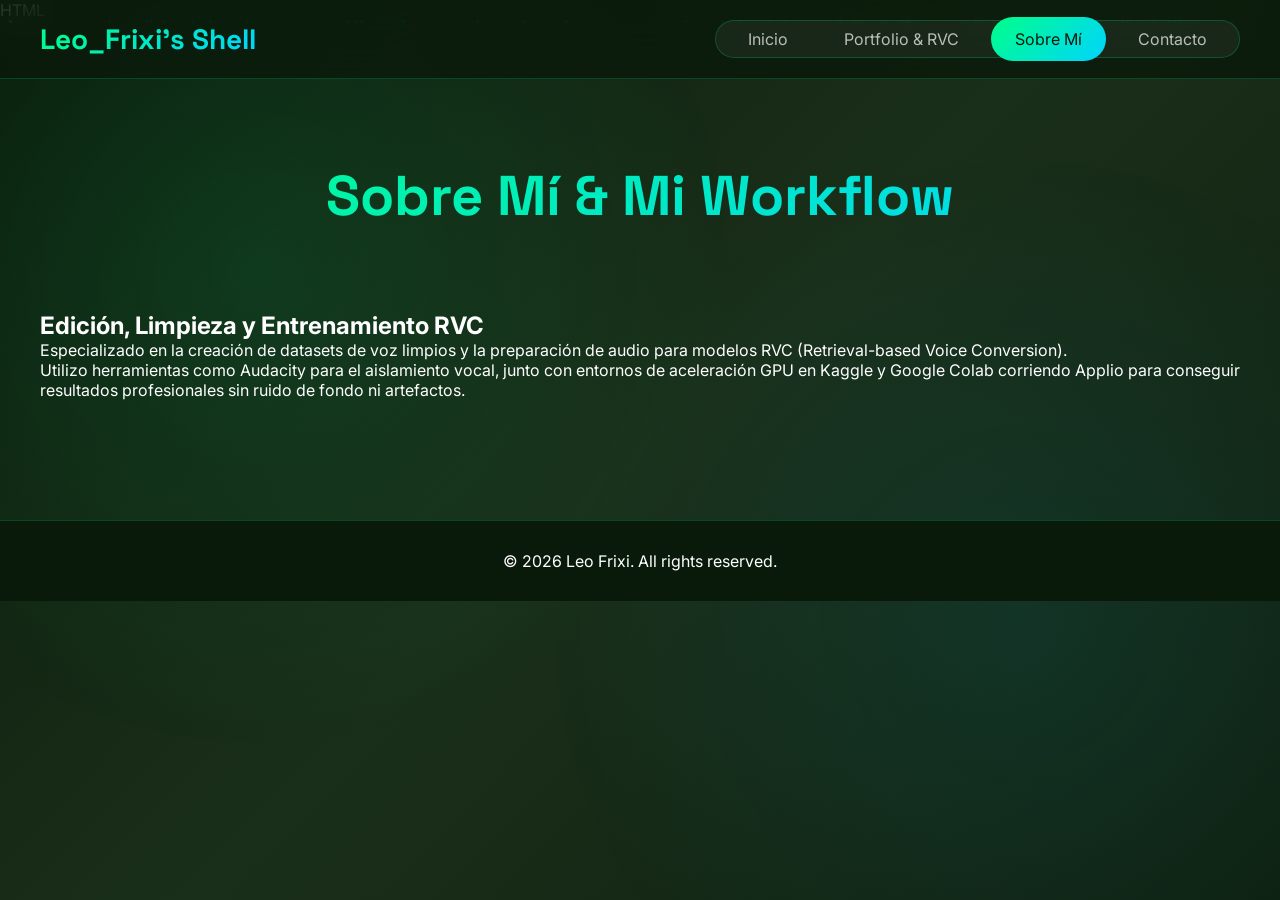
==== pages/about.html @ ede2a1e5 "Fix a la seccion de Portfolio" ====
HTML
<!DOCTYPE html>
<html lang="es">
<head>
    <meta charset="UTF-8">
    <meta name="viewport" content="width=device-width, initial-scale=1.0">
    <title>Sobre Mí | Leo_Frixi</title>
    <link href="https://fonts.googleapis.com/css2?family=Inter:wght@300;400;500;600;700&family=Space+Grotesk:wght@300;400;500;600;700&display=swap" rel="stylesheet">
    <link rel="stylesheet" href="../css/style.css">
</head>
<body>
    <div class="bio-bg"></div>
    <div class="particle-system" id="particleSystem"></div>

    <header>
        <nav id="navbar">
            <div class="nav-container">
                <a href="../index.html" class="logo">
                    <span class="logo-text">Leo_Frixi's Shell</span>
                </a>
                <ul class="nav-menu">
                    <li><a href="../index.html" class="nav-link">Inicio</a></li>
                    <li><a href="portfolio.html" class="nav-link">Portfolio & RVC</a></li>
                    <li><a href="about.html" class="nav-link active">Sobre Mí</a></li>
                    <li><a href="contact.html" class="nav-link">Contacto</a></li>
                </ul>
            </div>
        </nav>
    </header>

    <main class="about" style="padding-top: 140px;">
        <h2 class="section-title">Sobre Mí & Mi Workflow</h2>
        <div class="about-content">
            <div class="about-visual">
                <div class="eco-visualization">
                    <div class="growth-rings">
                        <div class="ring"></div>
                        <div class="ring"></div>
                        <div class="ring"></div>
                    </div>
                </div>
            </div>
            <div class="about-text">
                <h2>Edición, Limpieza y Entrenamiento RVC</h2>
                <p>Especializado en la creación de datasets de voz limpios y la preparación de audio para modelos RVC (Retrieval-based Voice Conversion).</p>
                <p>Utilizo herramientas como Audacity para el aislamiento vocal, junto con entornos de aceleración GPU en Kaggle y Google Colab corriendo Applio para conseguir resultados profesionales sin ruido de fondo ni artefactos.</p>
            </div>
        </div>
    </main>

    <footer>
        <p>© 2026 Leo Frixi. All rights reserved.</p>
    </footer>

    <script src="../js/script.js"></script>
</body>
</html>
---- css/style.css ----
@charset "utf-8";

* {
	margin: 0;
	padding: 0;
	box-sizing: border-box;
}

:root {
	--primary-green: #00ff88;
	--secondary-green: #2d5a27;
	--accent-blue: #00d4ff;
	--warm-yellow: #ffeb3b;
	--deep-forest: #0a1a0a;
	--light-mint: #e8fff0;
	--glow-green: rgba(0, 255, 136, 0.3);
	--glow-blue: rgba(0, 212, 255, 0.3);
}

body {
	font-family: 'Inter', sans-serif;
	background: linear-gradient(135deg, #0a1a0a 0%, #1a2f1a 50%, #0f1f0f 100%);
	color: #ffffff;
	overflow-x: hidden;
	position: relative;
}

.bio-bg {
	position: fixed;
	top: 0;
	left: 0;
	width: 100%;
	height: 100%;
	background:
		radial-gradient(circle at 20% 30%, rgba(0, 255, 136, 0.1) 0%, transparent 40%),
		radial-gradient(circle at 80% 70%, rgba(0, 212, 255, 0.08) 0%, transparent 40%);
	z-index: -3;
}

.particle-system {
	position: fixed;
	width: 100%;
	height: 100%;
	pointer-events: none;
	z-index: -1;
}

.bio-particle {
	position: absolute;
	width: 3px;
	height: 3px;
	background: var(--primary-green);
	border-radius: 50%;
	box-shadow: 0 0 10px var(--primary-green);
	animation: bio-float 15s linear infinite;
}

@keyframes bio-float {
	0% { transform: translateY(100vh) scale(0); opacity: 0; }
	10% { opacity: 1; transform: translateY(90vh) scale(1); }
	90% { opacity: 1; transform: translateY(10vh) scale(1); }
	100% { transform: translateY(-10vh) scale(0); opacity: 0; }
}

nav {
	position: fixed;
	top: 0;
	width: 100%;
	padding: 20px 40px;
	background: rgba(10, 26, 10, 0.8);
	backdrop-filter: blur(20px);
	border-bottom: 1px solid rgba(0, 255, 136, 0.2);
	z-index: 1000;
}

.nav-container {
	max-width: 1400px;
	margin: 0 auto;
	display: flex;
	justify-content: space-between;
	align-items: center;
}

.logo {
	display: flex;
	align-items: center;
	text-decoration: none;
	gap: 12px;
}

.logo-text {
	font-family: 'Space Grotesk', sans-serif;
	font-size: 28px;
	font-weight: 700;
	background: linear-gradient(135deg, var(--primary-green), var(--accent-blue));
	-webkit-background-clip: text;
	-webkit-text-fill-color: transparent;
}

.nav-menu {
	display: flex;
	list-style: none;
	gap: 8px;
	background: rgba(255, 255, 255, 0.05);
	padding: 8px;
	border-radius: 50px;
	border: 1px solid rgba(0, 255, 136, 0.2);
}

.nav-menu a {
	text-decoration: none;
	color: rgba(255, 255, 255, 0.7);
	padding: 12px 24px;
	border-radius: 25px;
	transition: all 0.4s ease;
}

.nav-menu a.active, .nav-menu a:hover {
	color: var(--deep-forest);
	background: linear-gradient(135deg, var(--primary-green), var(--accent-blue));
}

.hero {
	min-height: 100vh;
	display: flex;
	align-items: center;
	justify-content: center;
	padding: 100px 40px 40px;
}

.hero-content {
	max-width: 1400px;
	width: 100%;
	display: grid;
	grid-template-columns: 1fr 1fr;
	gap: 80px;
	align-items: center;
}

.hero-text h1 {
	font-family: 'Space Grotesk', sans-serif;
	font-size: clamp(3rem, 6vw, 5.5rem);
	font-weight: 700;
	margin-bottom: 24px;
	background: linear-gradient(135deg, #ffffff, var(--primary-green), var(--accent-blue));
	-webkit-background-clip: text;
	-webkit-text-fill-color: transparent;
}

.hero-text p {
	font-size: 1.3rem;
	line-height: 1.6;
	color: rgba(255, 255, 255, 0.8);
	margin-bottom: 40px;
}

.hero-buttons {
	display: flex;
	gap: 20px;
}

.btn {
	padding: 16px 32px;
	border-radius: 50px;
	font-size: 1.1rem;
	font-weight: 600;
	text-decoration: none;
	transition: all 0.3s ease;
}

.btn-primary {
	background: linear-gradient(135deg, var(--primary-green), var(--accent-blue));
	color: var(--deep-forest);
}

.btn-secondary {
	background: transparent;
	color: var(--primary-green);
	border: 2px solid var(--primary-green);
}

.bio-sphere {
	width: 400px;
	height: 400px;
	border-radius: 50%;
	background: radial-gradient(circle, var(--glow-green) 0%, transparent 50%);
	display: flex;
	align-items: center;
	justify-content: center;
	box-shadow: 0 0 60px var(--glow-green);
	margin: 0 auto;
}

.stats {
	padding: 80px 40px;
	background: rgba(0, 255, 136, 0.05);
	border-top: 1px solid rgba(0, 255, 136, 0.2);
	border-bottom: 1px solid rgba(0, 255, 136, 0.2);
}

.stats-container {
	max-width: 1400px;
	margin: 0 auto;
	display: grid;
	grid-template-columns: repeat(auto-fit, minmax(250px, 1fr));
	gap: 60px;
	text-align: center;
}

.stat-item h3 {
	font-family: 'Space Grotesk', sans-serif;
	font-size: 3.5rem;
	color: var(--primary-green);
}

.features {
	padding: 120px 40px;
	max-width: 1400px;
	margin: 0 auto;
}

.section-title {
	font-family: 'Space Grotesk', sans-serif;
	font-size: 3.5rem;
	text-align: center;
	margin-bottom: 80px;
	background: linear-gradient(135deg, var(--primary-green), var(--accent-blue));
	-webkit-background-clip: text;
	-webkit-text-fill-color: transparent;
}

.features-showcase {
	display: grid;
	grid-template-columns: 400px 1fr;
	gap: 60px;
}

.nav-item {
	display: flex;
	align-items: center;
	gap: 20px;
	padding: 20px;
	margin-bottom: 12px;
	border-radius: 16px;
	cursor: pointer;
	border: 1px solid rgba(0, 255, 136, 0.2);
	background: rgba(255, 255, 255, 0.03);
}

.nav-item.active {
	background: linear-gradient(135deg, rgba(0, 255, 136, 0.2), rgba(0, 212, 255, 0.1));
	border-color: var(--primary-green);
}

.feature-display {
	background: rgba(255, 255, 255, 0.03);
	border: 1px solid rgba(0, 255, 136, 0.2);
	border-radius: 24px;
	padding: 48px;
}

.feature-panel {
	display: none;
}

.feature-panel.active {
	display: block;
}

.about, .contact {
	padding: 120px 40px;
	max-width: 1400px;
	margin: 0 auto;
}

.contact-container {
	display: grid;
	grid-template-columns: 1fr 1fr;
	gap: 80px;
}

.contact-form {
	background: rgba(255, 255, 255, 0.05);
	border: 1px solid rgba(0, 255, 136, 0.2);
	border-radius: 24px;
	padding: 48px;
}

.form-group {
	margin-bottom: 32px;
}

.form-group label {
	display: block;
	color: var(--primary-green);
	margin-bottom: 12px;
}

.form-group input, .form-group textarea {
	width: 100%;
	padding: 16px;
	background: rgba(255, 255, 255, 0.08);
	border: 2px solid rgba(0, 255, 136, 0.2);
	border-radius: 12px;
	color: white;
}

.submit-btn {
	width: 100%;
	padding: 18px;
	background: linear-gradient(135deg, var(--primary-green), var(--accent-blue));
	color: var(--deep-forest);
	border: none;
	border-radius: 12px;
	font-weight: 700;
	cursor: pointer;
}

footer {
	background: var(--deep-forest);
	border-top: 1px solid rgba(0, 255, 136, 0.2);
	padding: 30px;
	text-align: center;
}

@media (max-width: 768px) {
	.hero-content, .features-showcase, .contact-container {
		grid-template-columns: 1fr;
	}
}
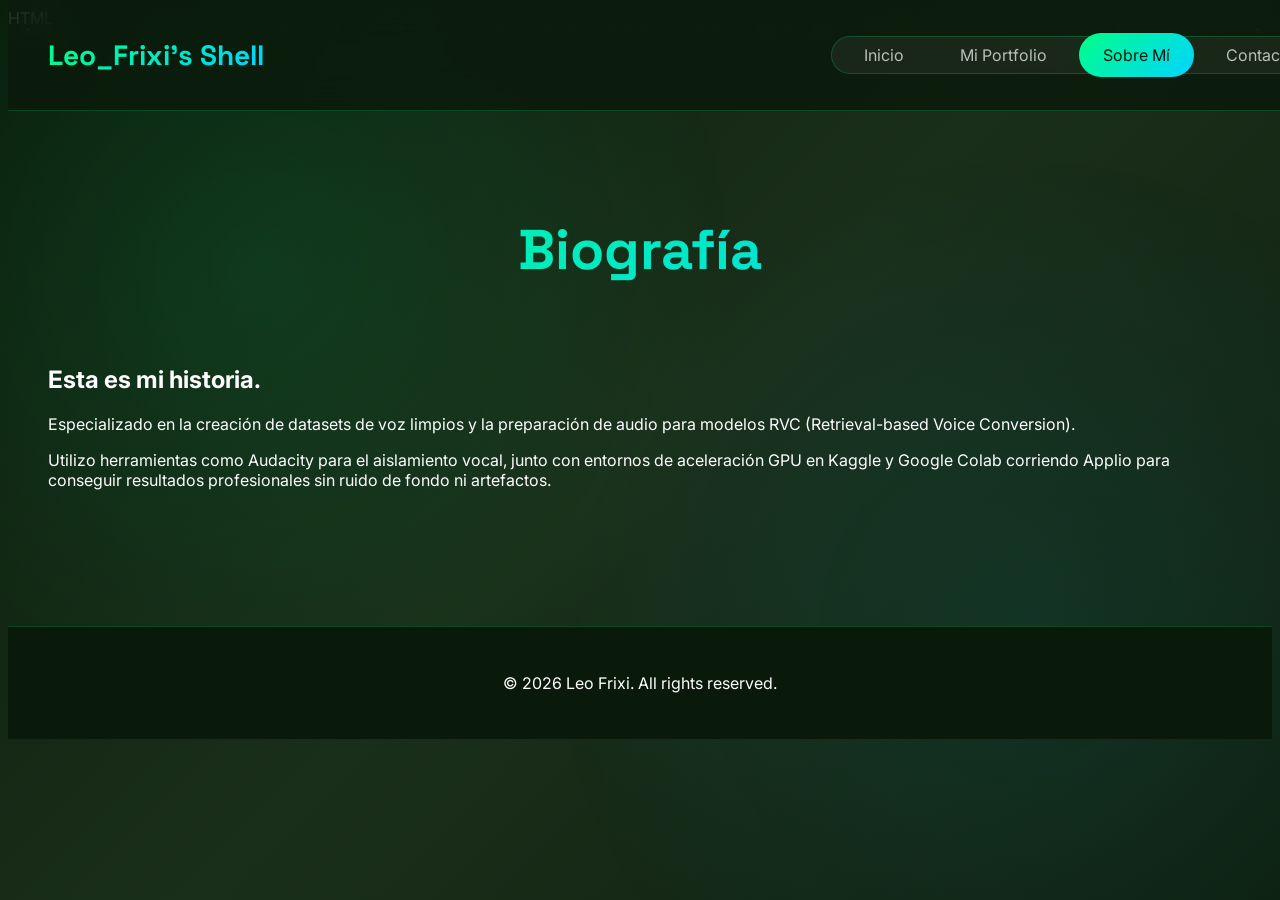
==== commit 7d476fbf: "Implementados videos en la sección de Portfolio + ajustes a cambiar" ====
--- a/pages/about.html
+++ b/pages/about.html
@@ -20,7 +20,7 @@
                 </a>
                 <ul class="nav-menu">
                     <li><a href="../index.html" class="nav-link">Inicio</a></li>
-                    <li><a href="portfolio.html" class="nav-link">Portfolio & RVC</a></li>
+                    <li><a href="portfolio.html" class="nav-link">Mi Portfolio</a></li>
                     <li><a href="about.html" class="nav-link active">Sobre Mí</a></li>
                     <li><a href="contact.html" class="nav-link">Contacto</a></li>
                 </ul>
@@ -29,7 +29,7 @@
     </header>
 
     <main class="about" style="padding-top: 140px;">
-        <h2 class="section-title">Sobre Mí & Mi Workflow</h2>
+        <h2 class="section-title">Biografía</h2>
         <div class="about-content">
             <div class="about-visual">
                 <div class="eco-visualization">
@@ -41,7 +41,7 @@
                 </div>
             </div>
             <div class="about-text">
-                <h2>Edición, Limpieza y Entrenamiento RVC</h2>
+                <h2>Esta es mi historia.</h2>
                 <p>Especializado en la creación de datasets de voz limpios y la preparación de audio para modelos RVC (Retrieval-based Voice Conversion).</p>
                 <p>Utilizo herramientas como Audacity para el aislamiento vocal, junto con entornos de aceleración GPU en Kaggle y Google Colab corriendo Applio para conseguir resultados profesionales sin ruido de fondo ni artefactos.</p>
             </div>
--- a/css/style.css
+++ b/css/style.css
@@ -1,3 +1,4 @@
+CSS
 @charset "utf-8";
 
 * {
@@ -252,11 +253,127 @@
 	border-color: var(--primary-green);
 }
 
+/* ========================================= */
+/*  🎧 PORTFOLIO & SECCIÓN DE CREADORES      */
+/* ========================================= */
+
+.portfolio-main {
+	margin: 140px auto 60px auto;
+	max-width: 1200px;
+	width: 100%;
+	padding: 0 20px;
+}
+
+.portfolio-title {
+	text-align: center;
+	margin-bottom: 2.5rem;
+	font-size: 2.2rem;
+	font-family: 'Space Grotesk', sans-serif;
+	background: linear-gradient(135deg, var(--primary-green), var(--accent-blue));
+	-webkit-background-clip: text;
+	-webkit-text-fill-color: transparent;
+}
+
+.portfolio-container {
+	display: grid;
+	grid-template-columns: 320px 1fr;
+	gap: 30px;
+	align-items: start;
+}
+
+.artist-nav {
+	display: flex;
+	flex-direction: column;
+	gap: 12px;
+	background: rgba(255, 255, 255, 0.02);
+	border: 1px solid rgba(0, 255, 136, 0.15);
+	padding: 16px;
+	border-radius: 16px;
+}
+
+.artist-btn {
+	display: flex;
+	align-items: flex-start;
+	gap: 12px;
+	width: 100%;
+	padding: 14px;
+	text-align: left;
+	background: transparent;
+	border: 1px solid transparent;
+	border-radius: 10px;
+	color: #ffffff;
+	cursor: pointer;
+	transition: all 0.3s ease;
+}
+
+.artist-btn:hover {
+	background: rgba(0, 255, 136, 0.05);
+	border-color: rgba(0, 255, 136, 0.3);
+}
+
+.artist-btn.active {
+	background: linear-gradient(135deg, rgba(0, 255, 136, 0.15), rgba(0, 212, 255, 0.1));
+	border-color: var(--primary-green);
+	box-shadow: 0 0 15px rgba(0, 255, 136, 0.15);
+}
+
+.artist-icon {
+	font-size: 1.3rem;
+	line-height: 1;
+	margin-top: 2px;
+}
+
+.artist-info h4 {
+	margin: 0 0 4px 0;
+	color: var(--primary-green);
+	font-size: 1rem;
+	font-family: 'Space Grotesk', sans-serif;
+}
+
+.artist-info p {
+	margin: 0;
+	font-size: 0.82rem;
+	color: rgba(255, 255, 255, 0.7);
+	line-height: 1.35;
+}
+
+/* Lista vertical de vídeos por colaborador */
+.video-column-list {
+	display: flex;
+	flex-direction: column;
+	gap: 32px;
+	margin-top: 24px;
+}
+
+.video-container {
+	position: relative;
+	width: 100%;
+	padding-bottom: 56.25%; /* Mantiene relación de aspecto 16:9 perfecto en tamaño grande */
+	height: 0;
+	border-radius: 12px;
+	overflow: hidden;
+	border: 1px solid rgba(0, 255, 136, 0.3);
+	background: #000000;
+	box-shadow: 0 6px 24px rgba(0, 0, 0, 0.5);
+}
+
+.video-container iframe,
+.video-container video {
+	position: absolute;
+	top: 0;
+	left: 0;
+	width: 100%;
+	height: 100%;
+	border: 0;
+	border-radius: 12px;
+}
+
 .feature-display {
 	background: rgba(255, 255, 255, 0.03);
 	border: 1px solid rgba(0, 255, 136, 0.2);
-	border-radius: 24px;
-	padding: 48px;
+	border-radius: 16px;
+	padding: 28px;
+	min-height: 380px;
 }
 
 .feature-panel {
@@ -265,6 +382,19 @@
 
 .feature-panel.active {
 	display: block;
+}
+
+.feature-panel h3 {
+	color: var(--primary-green);
+	margin-top: 0;
+	margin-bottom: 16px;
+	font-family: 'Space Grotesk', sans-serif;
+	font-size: 1.6rem;
+}
+
+.feature-panel p {
+	color: rgba(255, 255, 255, 0.85);
+	line-height: 1.6;
 }
 
 .about, .contact {
@@ -324,7 +454,7 @@
 }
 
 @media (max-width: 768px) {
-	.hero-content, .features-showcase, .contact-container {
+	.hero-content, .features-showcase, .contact-container, .portfolio-container {
 		grid-template-columns: 1fr;
 	}
 }
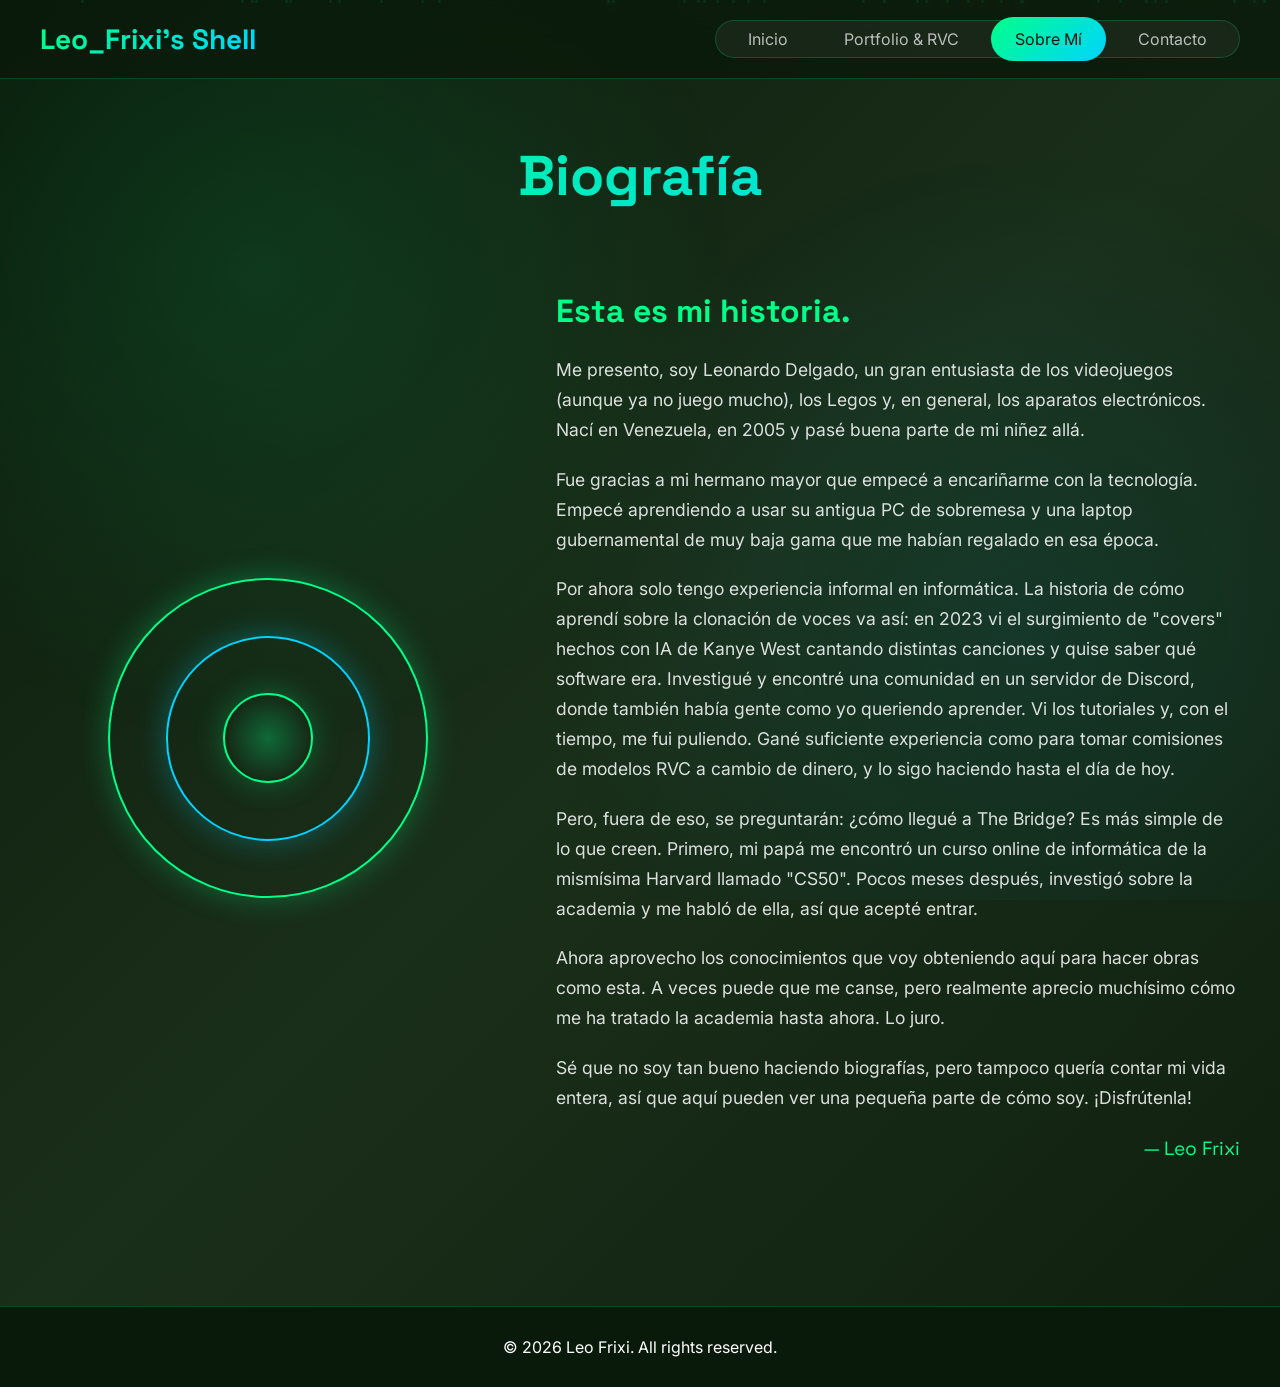
==== commit b31673b2: "Biografia añadida, mobile first + otras correcciones" ====
--- a/pages/about.html
+++ b/pages/about.html
@@ -1,4 +1,3 @@
-HTML
 <!DOCTYPE html>
 <html lang="es">
 <head>
@@ -20,7 +19,7 @@
                 </a>
                 <ul class="nav-menu">
                     <li><a href="../index.html" class="nav-link">Inicio</a></li>
-                    <li><a href="portfolio.html" class="nav-link">Mi Portfolio</a></li>
+                    <li><a href="portfolio.html" class="nav-link">Portfolio & RVC</a></li>
                     <li><a href="about.html" class="nav-link active">Sobre Mí</a></li>
                     <li><a href="contact.html" class="nav-link">Contacto</a></li>
                 </ul>
@@ -29,7 +28,7 @@
     </header>
 
     <main class="about" style="padding-top: 140px;">
-        <h2 class="section-title">Biografía</h2>
+        <h1 class="section-title">Biografía</h1>
         <div class="about-content">
             <div class="about-visual">
                 <div class="eco-visualization">
@@ -42,8 +41,13 @@
             </div>
             <div class="about-text">
                 <h2>Esta es mi historia.</h2>
-                <p>Especializado en la creación de datasets de voz limpios y la preparación de audio para modelos RVC (Retrieval-based Voice Conversion).</p>
-                <p>Utilizo herramientas como Audacity para el aislamiento vocal, junto con entornos de aceleración GPU en Kaggle y Google Colab corriendo Applio para conseguir resultados profesionales sin ruido de fondo ni artefactos.</p>
+                <p>Me presento, soy Leonardo Delgado, un gran entusiasta de los videojuegos (aunque ya no juego mucho), los Legos y, en general, los aparatos electrónicos. Nací en Venezuela, en 2005 y pasé buena parte de mi niñez allá.</p>
+                <p>Fue gracias a mi hermano mayor que empecé a encariñarme con la tecnología. Empecé aprendiendo a usar su antigua PC de sobremesa y una laptop gubernamental de muy baja gama que me habían regalado en esa época.</p>
+                <p>Por ahora solo tengo experiencia informal en informática. La historia de cómo aprendí sobre la clonación de voces va así: en 2023 vi el surgimiento de "covers" hechos con IA de Kanye West cantando distintas canciones y quise saber qué software era. Investigué y encontré una comunidad en un servidor de Discord, donde también había gente como yo queriendo aprender. Vi los tutoriales y, con el tiempo, me fui puliendo. Gané suficiente experiencia como para tomar comisiones de modelos RVC a cambio de dinero, y lo sigo haciendo hasta el día de hoy.</p>
+                <p>Pero, fuera de eso, se preguntarán: ¿cómo llegué a The Bridge? Es más simple de lo que creen. Primero, mi papá me encontró un curso online de informática de la mismísima Harvard llamado "CS50". Pocos meses después, investigó sobre la academia y me habló de ella, así que acepté entrar.</p>
+                <p>Ahora aprovecho los conocimientos que voy obteniendo aquí para hacer obras como esta. A veces puede que me canse, pero realmente aprecio muchísimo cómo me ha tratado la academia hasta ahora. Lo juro.</p>
+                <p>Sé que no soy tan bueno haciendo biografías, pero tampoco quería contar mi vida entera, así que aquí pueden ver una pequeña parte de cómo soy. ¡Disfrútenla!</p>
+                <p class="firma">— Leo Frixi</p>
             </div>
         </div>
     </main>
--- a/css/style.css
+++ b/css/style.css
@@ -1,6 +1,3 @@
-CSS
-@charset "utf-8";
-
 * {
 	margin: 0;
 	padding: 0;
@@ -24,6 +21,14 @@
 	color: #ffffff;
 	overflow-x: hidden;
 	position: relative;
+	min-height: 100vh;
+	display: flex;
+	flex-direction: column;
+}
+
+main {
+	flex: 1;
+	width: 100%;
 }
 
 .bio-bg {
@@ -403,6 +408,69 @@
 	margin: 0 auto;
 }
 
+.about-content {
+	display: grid;
+	grid-template-columns: 1fr 1.5fr;
+	gap: 60px;
+	align-items: center;
+}
+
+.about-visual {
+	display: flex;
+	justify-content: center;
+}
+
+.eco-visualization {
+	width: min(320px, 80vw);
+	aspect-ratio: 1;
+}
+
+.growth-rings {
+	position: relative;
+	width: 100%;
+	height: 100%;
+}
+
+.ring {
+	position: absolute;
+	inset: 0;
+	border-radius: 50%;
+	border: 2px solid var(--primary-green);
+	box-shadow: 0 0 30px var(--glow-green);
+}
+
+.ring:nth-child(2) {
+	inset: 18%;
+	border-color: var(--accent-blue);
+	box-shadow: 0 0 30px var(--glow-blue);
+}
+
+.ring:nth-child(3) {
+	inset: 36%;
+	background: radial-gradient(circle, var(--glow-green) 0%, transparent 70%);
+}
+
+.about-text h2 {
+	font-family: 'Space Grotesk', sans-serif;
+	font-size: 2rem;
+	color: var(--primary-green);
+	margin-bottom: 24px;
+}
+
+.about-text p {
+	font-size: 1.1rem;
+	line-height: 1.7;
+	color: rgba(255, 255, 255, 0.85);
+	margin-bottom: 20px;
+}
+
+.about-text .firma {
+	text-align: right;
+	font-family: 'Space Grotesk', sans-serif;
+	color: var(--primary-green);
+	font-size: 1.2rem;
+}
+
 .contact-container {
 	display: grid;
 	grid-template-columns: 1fr 1fr;
@@ -454,7 +522,22 @@
 }
 
 @media (max-width: 768px) {
-	.hero-content, .features-showcase, .contact-container, .portfolio-container {
+	.hero-content, .features-showcase, .contact-container, .portfolio-container, .about-content {
 		grid-template-columns: 1fr;
 	}
+
+	nav { padding: 12px 16px; }
+	.nav-container { flex-direction: column; gap: 12px; }
+	.nav-menu { flex-wrap: wrap; justify-content: center; }
+	.nav-menu a { padding: 8px 14px; font-size: 0.9rem; }
+
+	.hero { padding: 140px 20px 40px; }
+	.hero-content { gap: 40px; }
+	.hero-buttons { flex-wrap: wrap; }
+	.bio-sphere { width: min(300px, 80vw); height: min(300px, 80vw); }
+
+	.stats, .about, .contact { padding: 60px 20px; }
+	.contact-form { padding: 24px; }
+	.section-title { font-size: 2.2rem; }
+	.about-content { gap: 40px; }
 }
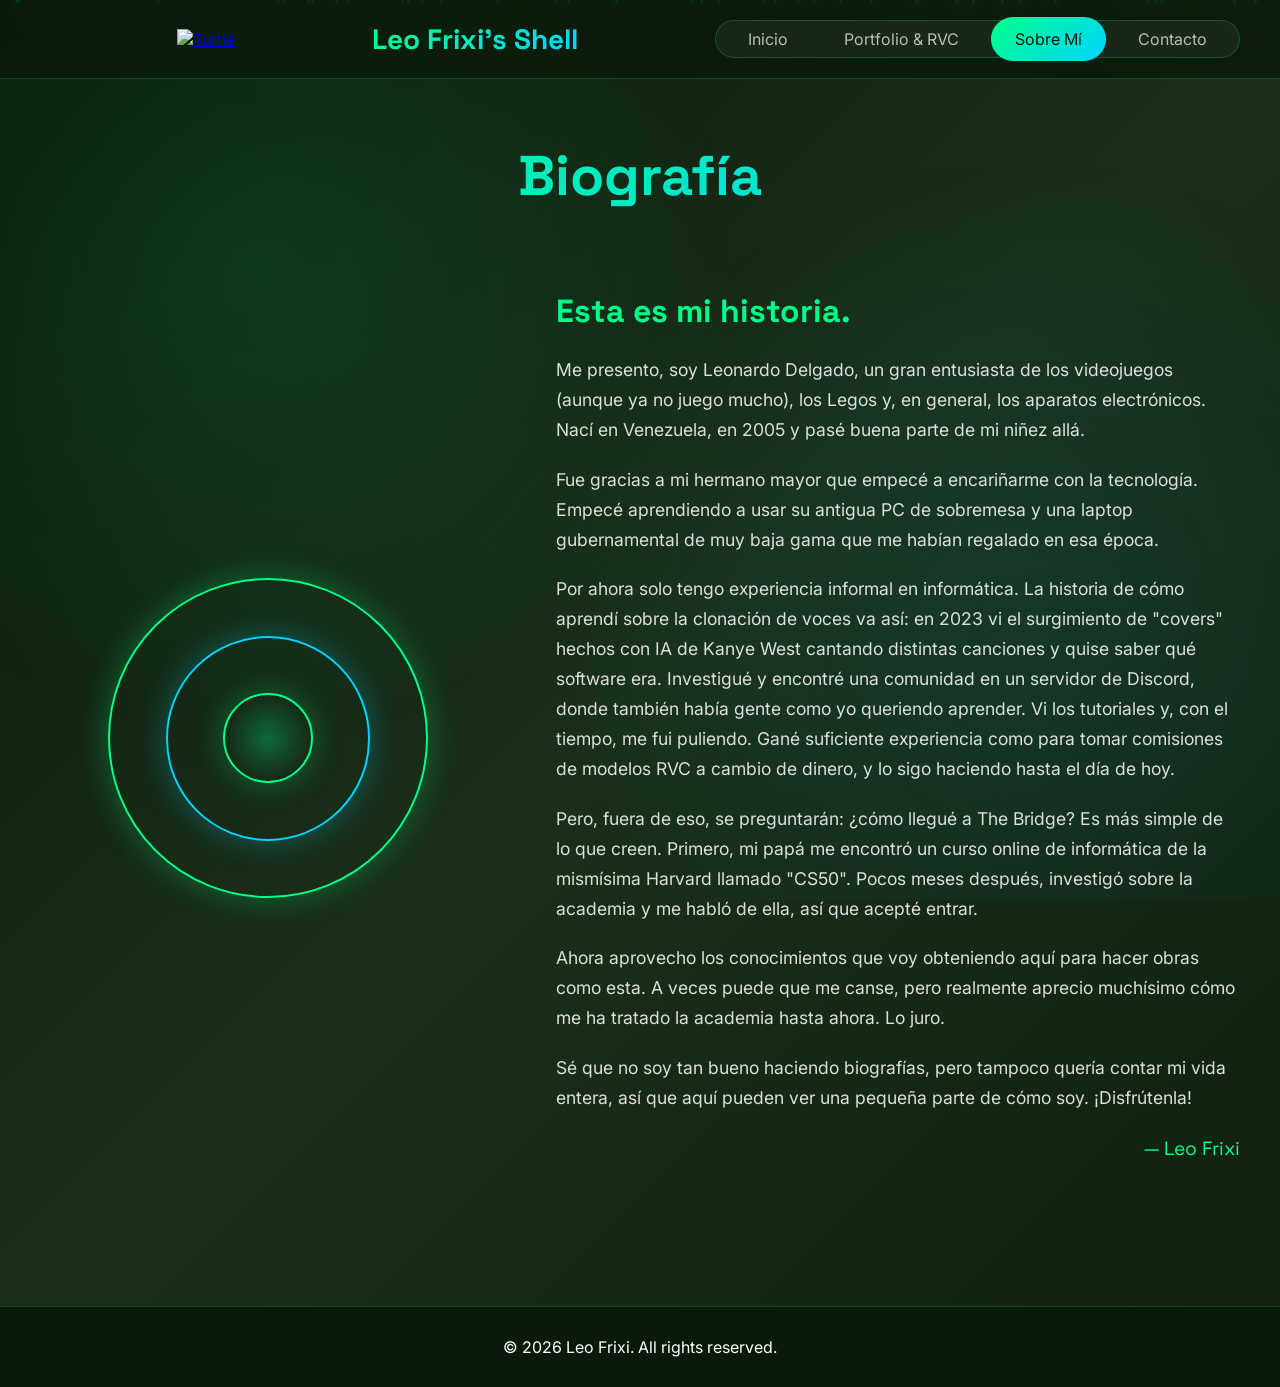
==== commit 14eb0014: "Ultima version, hasta donde pude llegar por falta de tiempo y cansancio" ====
--- a/pages/about.html
+++ b/pages/about.html
@@ -3,7 +3,7 @@
 <head>
     <meta charset="UTF-8">
     <meta name="viewport" content="width=device-width, initial-scale=1.0">
-    <title>Sobre Mí | Leo_Frixi</title>
+    <title>Sobre Mí | Leo_Frixi's Shell</title>
     <link href="https://fonts.googleapis.com/css2?family=Inter:wght@300;400;500;600;700&family=Space+Grotesk:wght@300;400;500;600;700&display=swap" rel="stylesheet">
     <link rel="stylesheet" href="../css/style.css">
 </head>
@@ -14,12 +14,16 @@
     <header>
         <nav id="navbar">
             <div class="nav-container">
-                <a href="../index.html" class="logo">
-                    <span class="logo-text">Leo_Frixi's Shell</span>
-                </a>
+                <a href="index.html" class="logo">
+    <!-- Tortuguita PNG transparente -->
+    <a href="#" id="turtleWrapper" class="turtle-icon">
+        <img src="assets/images/turtle.png" alt="Turtle" id="turtleImg" />
+    </a>
+    <span class="logo-text">Leo Frixi's Shell</span>
+</a>
                 <ul class="nav-menu">
                     <li><a href="../index.html" class="nav-link">Inicio</a></li>
-                    <li><a href="portfolio.html" class="nav-link">Portfolio & RVC</a></li>
+                    <li><a href="portfolio.html" class="nav-link">Portfolio &amp; RVC</a></li>
                     <li><a href="about.html" class="nav-link active">Sobre Mí</a></li>
                     <li><a href="contact.html" class="nav-link">Contacto</a></li>
                 </ul>
--- a/css/style.css
+++ b/css/style.css
@@ -197,6 +197,37 @@
 	margin: 0 auto;
 }
 
+.rotating-text {
+	position: relative;
+	width: 100%;
+	height: 100%;
+}
+
+.text-circle {
+	position: absolute;
+	inset: 0;
+	display: flex;
+	align-items: center;
+	justify-content: center;
+	font-family: 'Space Grotesk', sans-serif;
+	font-size: 1.8rem;
+	font-weight: 700;
+	letter-spacing: 2px;
+	color: var(--primary-green);
+	text-shadow: 0 0 20px var(--glow-green);
+	opacity: 0;
+	animation: text-rotate 9s infinite;
+}
+
+.text-circle:nth-child(2) { animation-delay: 3s; }
+.text-circle:nth-child(3) { animation-delay: 6s; }
+
+@keyframes text-rotate {
+	0% { opacity: 0; transform: translateY(12px); }
+	5%, 30% { opacity: 1; transform: translateY(0); }
+	35%, 100% { opacity: 0; transform: translateY(-12px); }
+}
+
 .stats {
 	padding: 80px 40px;
 	background: rgba(0, 255, 136, 0.05);
@@ -521,6 +552,74 @@
 	text-align: center;
 }
 
+.contact-info h2 {
+	font-family: 'Space Grotesk', sans-serif;
+	font-size: 2rem;
+	color: var(--primary-green);
+	margin-bottom: 8px;
+}
+
+.contact-intro {
+	color: rgba(255, 255, 255, 0.75);
+	line-height: 1.6;
+	margin-bottom: 28px;
+}
+
+.social-list {
+	list-style: none;
+	display: flex;
+	flex-direction: column;
+	gap: 16px;
+}
+
+.social-card {
+	display: flex;
+	align-items: center;
+	gap: 18px;
+	padding: 16px 20px;
+	border-radius: 16px;
+	background: rgba(255, 255, 255, 0.05);
+	border: 1px solid rgba(0, 255, 136, 0.2);
+	color: #ffffff;
+	text-decoration: none;
+	transition: transform 0.3s ease, border-color 0.3s ease, box-shadow 0.3s ease;
+}
+
+a.social-card:hover,
+a.social-card:focus-visible {
+	transform: translateX(6px);
+	border-color: var(--primary-green);
+	box-shadow: 0 0 20px var(--glow-green);
+}
+
+.social-icon {
+	flex-shrink: 0;
+	width: 52px;
+	height: 52px;
+	display: flex;
+	align-items: center;
+	justify-content: center;
+	border-radius: 14px;
+	font-size: 1.6rem;
+	color: #ffffff;
+}
+
+.social-icon.youtube { background: #ff0033; }
+.social-icon.instagram { background: linear-gradient(45deg, #feda75, #d62976, #4f5bd5); }
+.social-icon.discord { background: #5865f2; }
+.social-icon.github { background: #333333; border: 1px solid rgba(255, 255, 255, 0.2); }
+
+.social-text strong {
+	display: block;
+	font-family: 'Space Grotesk', sans-serif;
+	font-size: 1.05rem;
+}
+
+.social-text span {
+	font-size: 0.9rem;
+	color: rgba(255, 255, 255, 0.7);
+}
+
 @media (max-width: 768px) {
 	.hero-content, .features-showcase, .contact-container, .portfolio-container, .about-content {
 		grid-template-columns: 1fr;
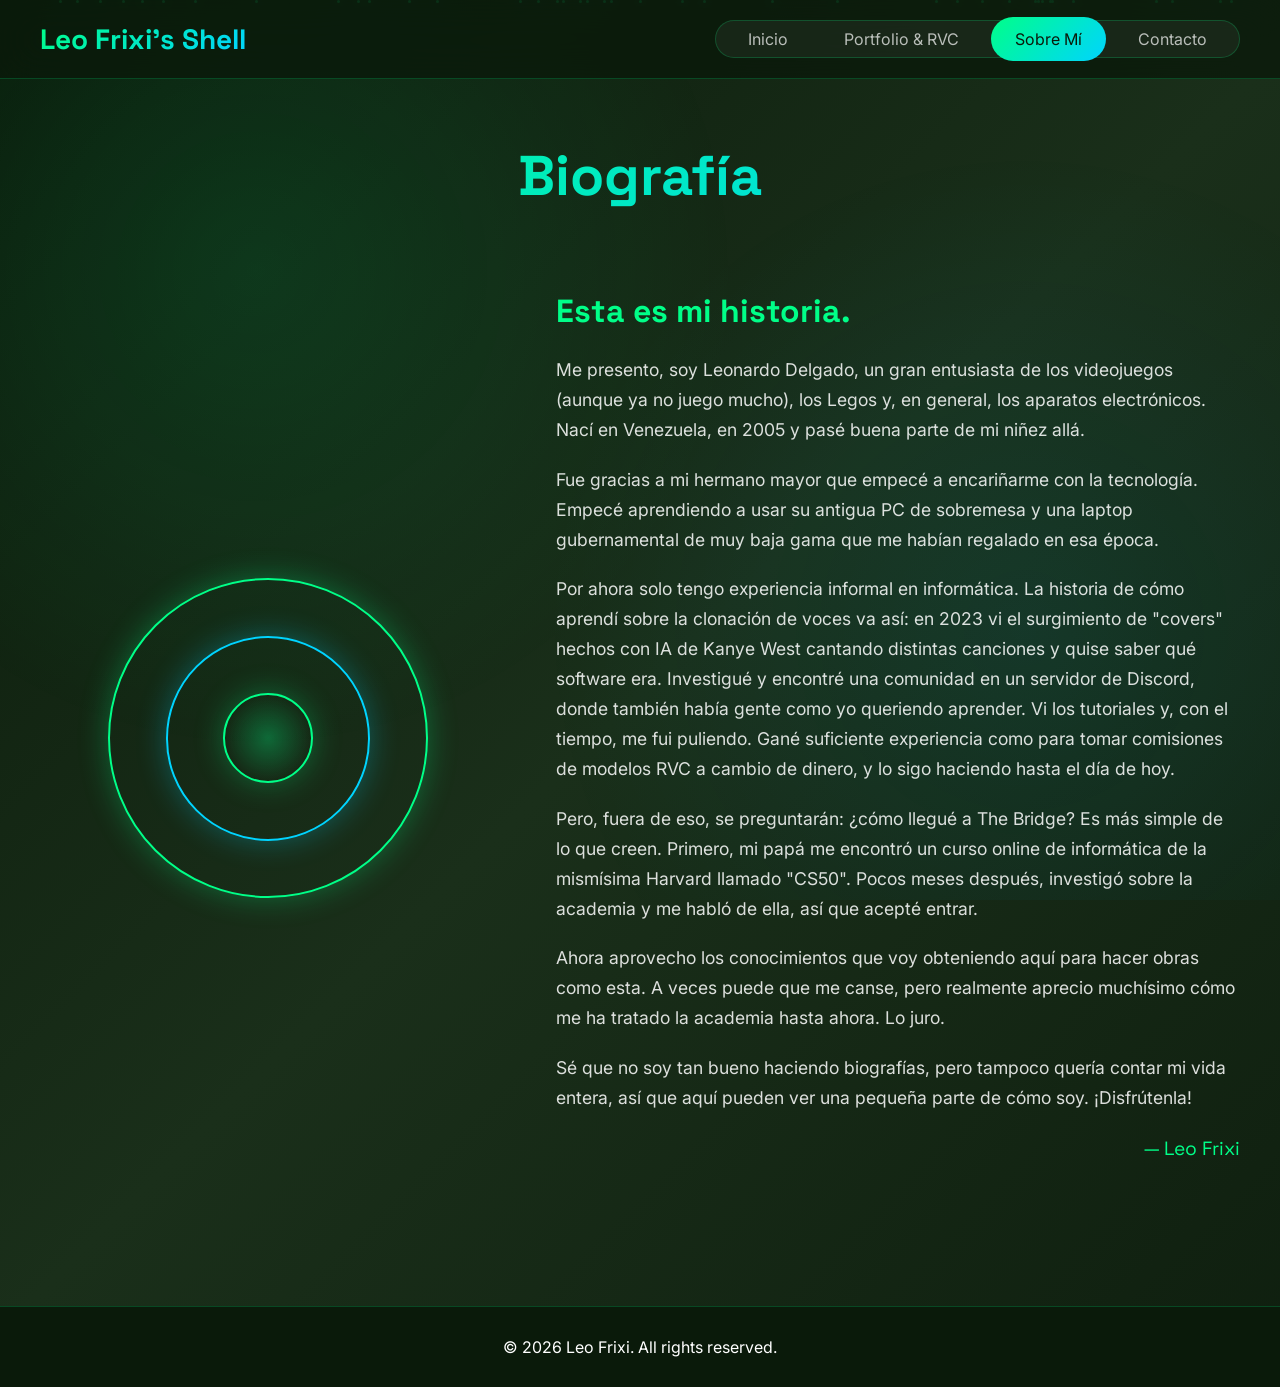
==== commit 2aff6897: "Classification en el .css y optimización" ====
--- a/pages/about.html
+++ b/pages/about.html
@@ -15,10 +15,6 @@
         <nav id="navbar">
             <div class="nav-container">
                 <a href="index.html" class="logo">
-    <!-- Tortuguita PNG transparente -->
-    <a href="#" id="turtleWrapper" class="turtle-icon">
-        <img src="assets/images/turtle.png" alt="Turtle" id="turtleImg" />
-    </a>
     <span class="logo-text">Leo Frixi's Shell</span>
 </a>
                 <ul class="nav-menu">
--- a/css/style.css
+++ b/css/style.css
@@ -1,8 +1,16 @@
+/* ============================================= */
+/*  🧹 RESETEO Y NORMALIZACIÓN                   */
+/* ============================================= */
+
 * {
 	margin: 0;
 	padding: 0;
 	box-sizing: border-box;
 }
+
+/* ============================================= */
+/*  🎨 VARIABLES Y CONFIGURACIONES GLOBALES      */
+/* ============================================= */
 
 :root {
 	--primary-green: #00ff88;
@@ -15,6 +23,10 @@
 	--glow-blue: rgba(0, 212, 255, 0.3);
 }
 
+/* ============================================= */
+/*  📐 LAYOUT GENERAL                            */
+/* ============================================= */
+
 body {
 	font-family: 'Inter', sans-serif;
 	background: linear-gradient(135deg, #0a1a0a 0%, #1a2f1a 50%, #0f1f0f 100%);
@@ -30,6 +42,11 @@
 	flex: 1;
 	width: 100%;
 }
+
+/* ============================================= */
+/*  ✨ FONDO Y EFECTOS VISUALES                  */
+/* ============================================= */
+
 
 .bio-bg {
 	position: fixed;
@@ -68,6 +85,10 @@
 	100% { transform: translateY(-10vh) scale(0); opacity: 0; }
 }
 
+/* ============================================= */
+/*  🧭 NAVEGACIÓN                                */
+/* ============================================= */
+
 nav {
 	position: fixed;
 	top: 0;
@@ -126,6 +147,10 @@
 	background: linear-gradient(135deg, var(--primary-green), var(--accent-blue));
 }
 
+/* ============================================= */
+/*  🏠 SECCIÓN HERO (INICIO)                     */
+/* ============================================= */
+
 .hero {
 	min-height: 100vh;
 	display: flex;
@@ -164,6 +189,10 @@
 	display: flex;
 	gap: 20px;
 }
+
+/* ============================================= */
+/*  🔘 BOTONES                                   */
+/* ============================================= */
 
 .btn {
 	padding: 16px 32px;
@@ -228,6 +257,10 @@
 	35%, 100% { opacity: 0; transform: translateY(-12px); }
 }
 
+/* ============================================= */
+/*  📊 ESTADÍSTICAS                              */
+/* ============================================= */
+
 .stats {
 	padding: 80px 40px;
 	background: rgba(0, 255, 136, 0.05);
@@ -250,11 +283,9 @@
 	color: var(--primary-green);
 }
 
-.features {
-	padding: 120px 40px;
-	max-width: 1400px;
-	margin: 0 auto;
-}
+/* ============================================= */
+/*  🔤 TÍTULOS DE SECCIÓN                        */
+/* ============================================= */
 
 .section-title {
 	font-family: 'Space Grotesk', sans-serif;
@@ -265,29 +296,7 @@
 	-webkit-background-clip: text;
 	-webkit-text-fill-color: transparent;
 }
-
-.features-showcase {
-	display: grid;
-	grid-template-columns: 400px 1fr;
-	gap: 60px;
-}
-
-.nav-item {
-	display: flex;
-	align-items: center;
-	gap: 20px;
-	padding: 20px;
-	margin-bottom: 12px;
-	border-radius: 16px;
-	cursor: pointer;
-	border: 1px solid rgba(0, 255, 136, 0.2);
-	background: rgba(255, 255, 255, 0.03);
-}
-
-.nav-item.active {
-	background: linear-gradient(135deg, rgba(0, 255, 136, 0.2), rgba(0, 212, 255, 0.1));
-	border-color: var(--primary-green);
-}
+ 
 
 /* ========================================= */
 /*  🎧 PORTFOLIO & SECCIÓN DE CREADORES      */
@@ -373,7 +382,7 @@
 	line-height: 1.35;
 }
 
-/* Lista vertical de vídeos por colaborador */
+/* Lista vertical de vídeos por creador */
 .video-column-list {
 	display: flex;
 	flex-direction: column;
@@ -433,6 +442,10 @@
 	line-height: 1.6;
 }
 
+/* ============================================= */
+/*  👤 SOBRE MÍ (BIOGRAFÍA)                      */
+/* ============================================= */
+
 .about, .contact {
 	padding: 120px 40px;
 	max-width: 1400px;
@@ -501,6 +514,10 @@
 	color: var(--primary-green);
 	font-size: 1.2rem;
 }
+
+/* ============================================= */
+/*  📩 CONTACTO Y FORMULARIO                     */
+/* ============================================= */
 
 .contact-container {
 	display: grid;
@@ -545,12 +562,20 @@
 	cursor: pointer;
 }
 
+/* ============================================= */
+/*  🦶 PIE DE PÁGINA                             */
+/* ============================================= */
+
 footer {
 	background: var(--deep-forest);
 	border-top: 1px solid rgba(0, 255, 136, 0.2);
 	padding: 30px;
 	text-align: center;
 }
+
+/* ============================================= */
+/*  🌐 REDES SOCIALES                            */
+/* ============================================= */
 
 .contact-info h2 {
 	font-family: 'Space Grotesk', sans-serif;
@@ -620,6 +645,10 @@
 	color: rgba(255, 255, 255, 0.7);
 }
 
+/* ============================================= */
+/*  📱 RESPONSIVE (MÓVIL)                        */
+/* ============================================= */
+
 @media (max-width: 768px) {
 	.hero-content, .features-showcase, .contact-container, .portfolio-container, .about-content {
 		grid-template-columns: 1fr;
